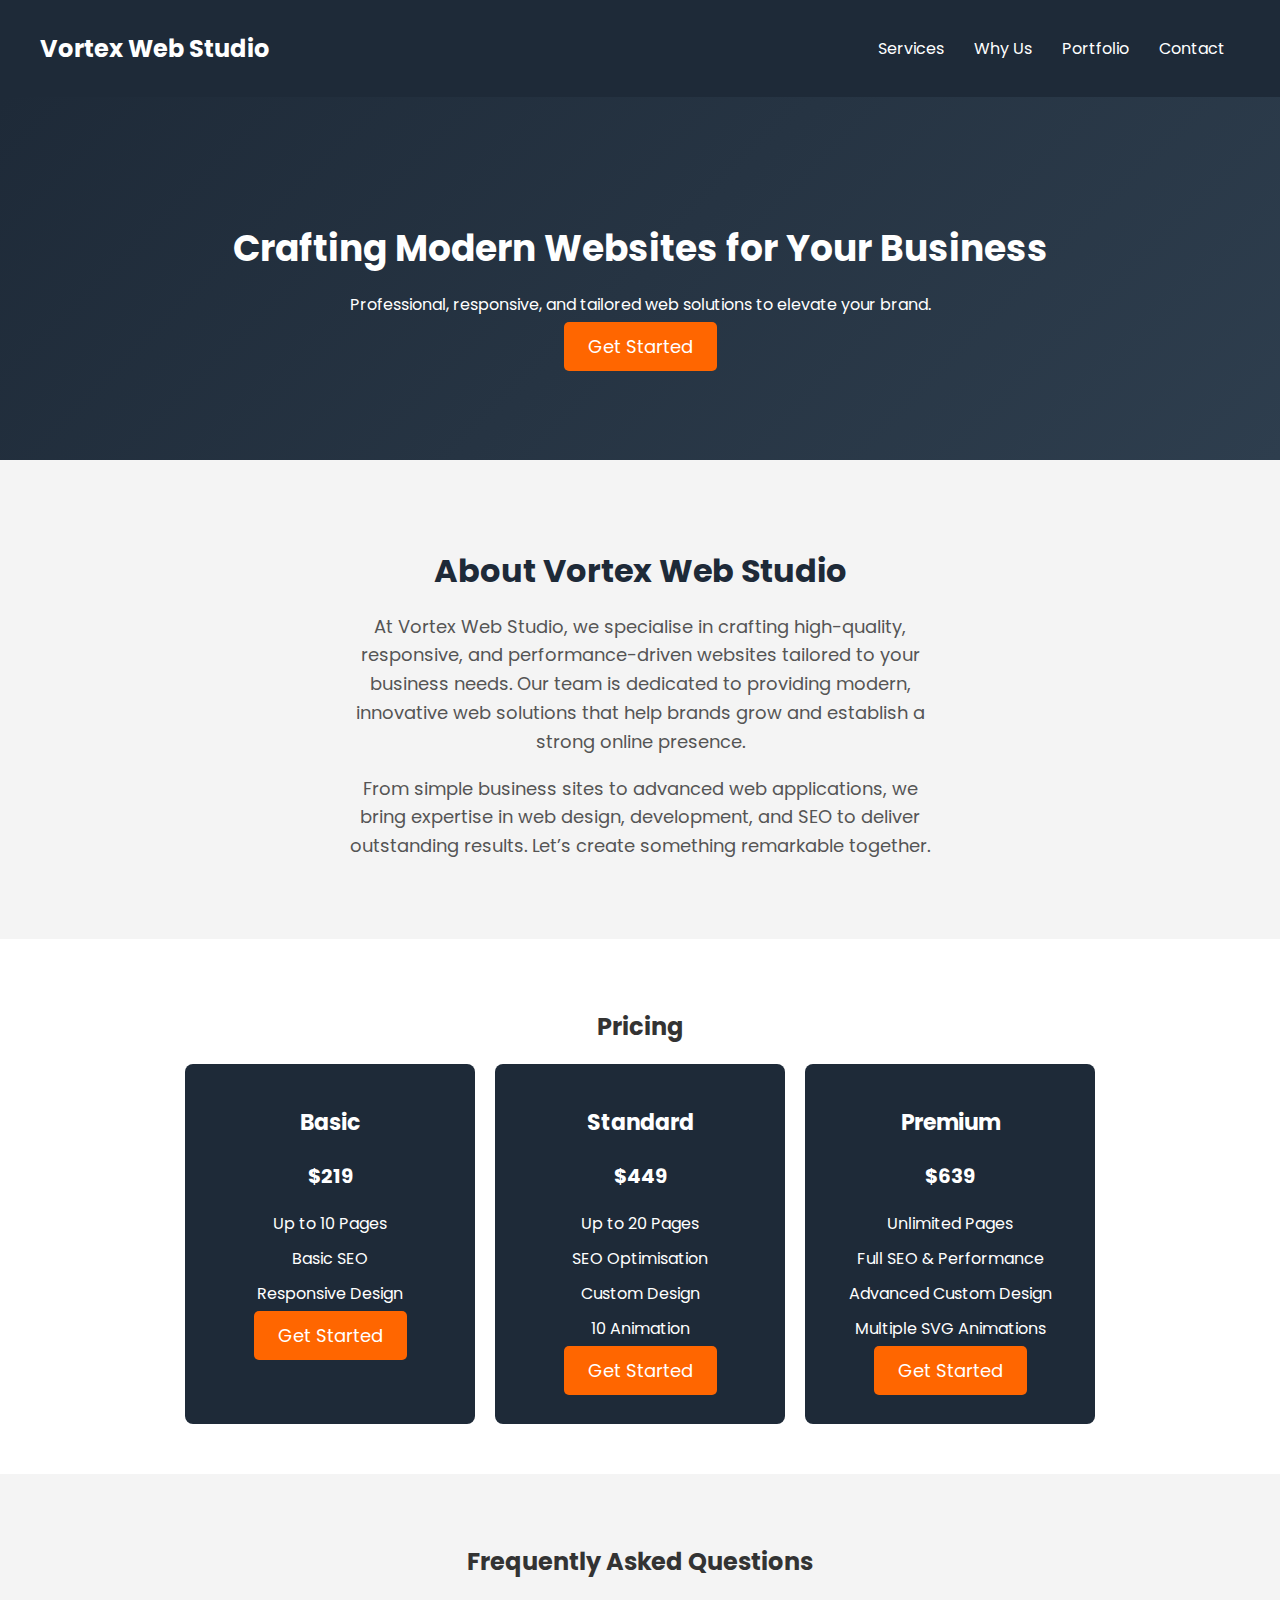
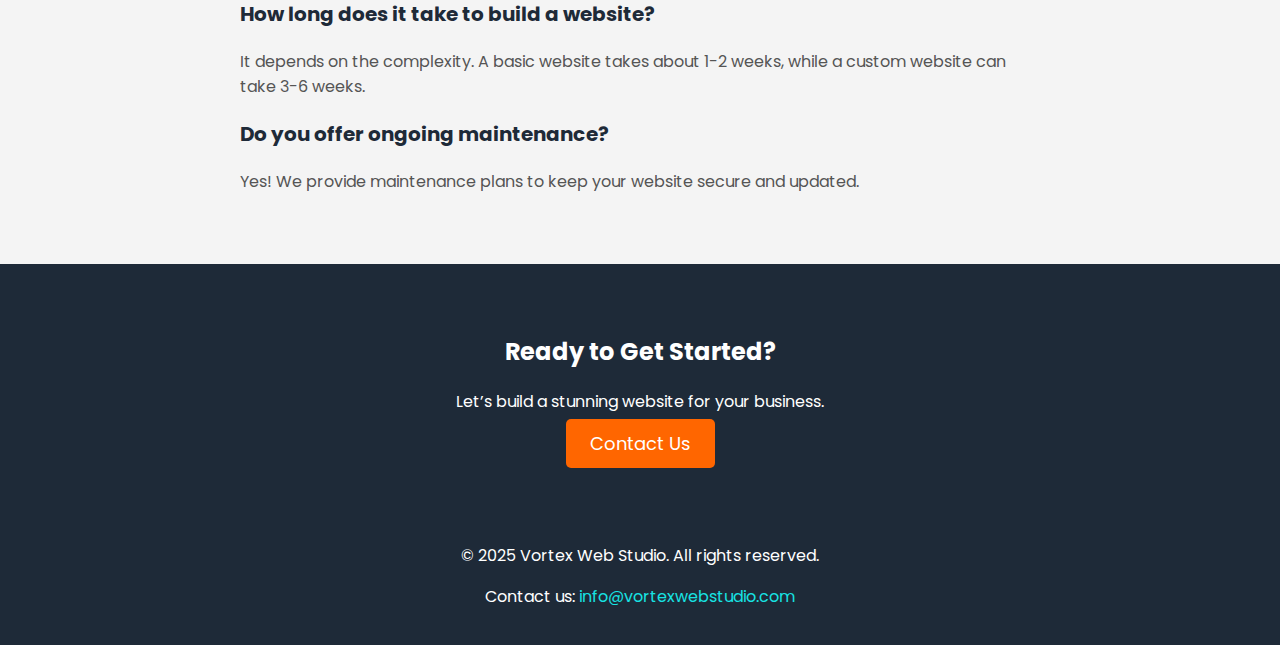
==== index.html @ 31d87f11 "first commit" ====
<!DOCTYPE html>
<html lang="en">
<head>

    <title>Vortex Web Studio | Professional Website Design & Development</title>

    <!-- Meta Description (Include Keywords & Keep It Under 160 Characters) -->
    <meta name="description" content="Vortex Web Studio offers professional website design, web development, and SEO services. Build a modern, responsive website for your business today.">

    <!-- Keywords (Not as important, but can still help) -->
    <meta name="keywords" content="web design, web development, SEO, website creation, business website, responsive design, Vortex Web Studio">

    <!-- Author -->
    <meta name="author" content="Vortex Web Studio">

    <!-- Open Graph (For Social Media Preview) -->
    <meta property="og:title" content="Vortex Web Studio - Web Design & Development">
    <meta property="og:description" content="Looking for a modern, high-quality website? Vortex Web Studio builds custom websites to help your business grow.">
    <meta property="og:image" content="https://yourwebsite.com/Images/preview.jpg"> <!-- Change to your actual image URL -->
    <meta property="og:url" content="https://yourwebsite.com">
    <meta property="og:type" content="website">

    <!-- Twitter Card (For Twitter Sharing) -->
    <meta name="twitter:card" content="summary_large_image">
    <meta name="twitter:title" content="Vortex Web Studio | Web Design & Development">
    <meta name="twitter:description" content="Professional, responsive, and custom website solutions to grow your business.">
    <meta name="twitter:image" content="https://yourwebsite.com/Images/preview.jpg">

    <meta charset="UTF-8">
    <meta name="viewport" content="width=device-width, initial-scale=1.0">
    <title>Vortex Web Studio - Home</title>


    <link rel="stylesheet" href="Styling/global.css">

    <link rel="shortcut icon" href="Images/favicon.png" type="image/x-icon">
    <!-- Font Awesome (Latest Version) -->
    <link rel="stylesheet" href="https://cdnjs.cloudflare.com/ajax/libs/font-awesome/6.5.1/css/all.min.css">

</head>
<body>
    <header>
        <nav>
            <a href="index.html"><div class="logo">Vortex Web Studio</div></a>
            <ul class="nav-links">
                <li><a href="services.html">Services</a></li>
                <li><a href="why-us.html" class="active">Why Us</a></li>
                <li><a href="portfolio.html">Portfolio</a></li>
                <li><a href="contact.html">Contact</a></li>
            </ul>
            <i class="fa-solid fa-bars fa-2xl" id="menu-toggle"></i>

        </nav>
    </header>
    
    <section class="hero">
        <div class="hero-content">
            <h1>Crafting Modern Websites for Your Business</h1>
            <p>Professional, responsive, and tailored web solutions to elevate your brand.</p>
            <a href="contact.html" class="cta-button">Get Started</a>
        </div>
    </section>


    <section id="about">
        <div class="about-text">
            <h2>About Vortex Web Studio</h2>
            <p>At Vortex Web Studio, we specialise in crafting high-quality, responsive, and performance-driven websites tailored to your business needs. Our team is dedicated to providing modern, innovative web solutions that help brands grow and establish a strong online presence.</p>
            <p>From simple business sites to advanced web applications, we bring expertise in web design, development, and SEO to deliver outstanding results. Let’s create something remarkable together.</p>
        </div>

    </section>
    
    
    
    <section id="pricing">
        <h2>Pricing</h2>
        <div class="pricing-cards">
            <div class="pricing-card">
                <h3>Basic</h3>
                <p>$219</p>
                <ul>
                    <li>Up to 10 Pages</li>
                    <li>Basic SEO</li>
                    <li>Responsive Design</li>
                </ul>
                <a href="contact.html" class="cta-button">Get Started</a>
            </div>
            <div class="pricing-card">
                <h3>Standard</h3>
                <p>$449</p>
                <ul>
                    <li>Up to 20 Pages</li>
                    <li>SEO Optimisation</li>
                    <li>Custom Design</li>
                    <li>10 Animation</li>
                </ul>
                <a href="contact.html" class="cta-button">Get Started</a>
            </div>
            <div class="pricing-card">
                <h3>Premium</h3>
                <p>$639</p>
                <ul>
                    <li>Unlimited Pages</li>
                    <li>Full SEO & Performance</li>
                    <li>Advanced Custom Design</li>
                    <li>Multiple SVG Animations</li>
                </ul>
                <a href="contact.html" class="cta-button">Get Started</a>
            </div>
        </div>
    </section>

    <section id="faq">
        <h2>Frequently Asked Questions</h2>
        <div class="faq-item">
            <h3>How long does it take to build a website?</h3>
            <p>It depends on the complexity. A basic website takes about 1-2 weeks, while a custom website can take 3-6 weeks.</p>
        </div>
        <div class="faq-item">
            <h3>Do you offer ongoing maintenance?</h3>
            <p>Yes! We provide maintenance plans to keep your website secure and updated.</p>
        </div>
    </section>


    <section id="cta">
        <h2>Ready to Get Started?</h2>
        <p>Let’s build a stunning website for your business.</p>
        <a href="contact.html" class="cta-button">Contact Us</a>
    </section>

    
    <footer>
        <p>&copy; 2025 Vortex Web Studio. All rights reserved.</p>
        <p>Contact us: <a href="mailto:info@vortexwebstudio.com">info@vortexwebstudio.com</a></p>
    </footer>

    <script src="Scripts/global.js"></script>
</body>




</html>
---- Styling/global.css ----
@import url('https://fonts.googleapis.com/css2?family=Poppins:ital,wght@0,100;0,500;0,600;0,700;0,800;0,900;1,400;1,500;1,600;1,700;1,800;1,900&display=swap');





/* General Styles */
body {
    font-family: 'Poppins', sans-serif;
    margin: 0;
    padding: 0;
    box-sizing: border-box;
    background-color: #f4f4f4;
    color: #333;
}

/* Header and Navigation */
header {
    background-color: #1E2A38;
    padding: 20px;
}


nav {
    display: flex;
    justify-content: space-between;
    align-items: center;
    max-width: 1200px;
    margin: auto;
}

.logo {
    color: white;
    font-size: 24px;
    font-weight: bold;
}

.nav-links {
    list-style: none;
    display: flex;
}

.nav-links li {
    margin: 0 15px;
}

.nav-links a {
    color: white;
    text-decoration: none;
    font-size: 16px;
}


nav a {

    text-decoration: none;

}

nav a:hover, nav a:hover div {
    color: aqua;
}

/* Hero Section */
.hero {
    
    height: 400px;
    display: flex;
    align-items: center;
    justify-content: center;
    text-align: center;
    color: white;
    padding: 20px;
    
}

.hero-content h1 {
    font-size: 36px;
    margin-bottom: 10px;
}

.cta-button {
    background-color: #ff6600;
    color: white;
    padding: 10px 20px;
    text-decoration: none;
    font-size: 18px;
    border-radius: 5px;
    transition: background 0.3s;
}

.cta-button:hover {
    background-color: #e65500;
}

/* Pricing Section */
#pricing {
    padding: 50px;
    background-color: white;
    text-align: center;
}

.pricing-cards {
    display: flex;
    justify-content: center;
    gap: 20px;
    margin-top: 20px;
    
}

.pricing-card {
    background-color: #1E2A38;
    color: white;
    padding: 20px;
    border-radius: 8px;
    width: 250px;
    text-align: center;
    padding-bottom: 40px;
}

.pricing-card h3 {
    font-size: 22px;
}

.pricing-card p {
    font-size: 20px;
    font-weight: bold;
}

.pricing-card ul {
    list-style: none;
    padding: 0;
}

.pricing-card ul li {
    margin: 10px 0;
    font-size: 16px;
}

/* Footer */
footer {
    background-color: #1E2A38;
    color: white;
    text-align: center;
    padding: 20px;
}


.hero {
    position: relative;
    
    height: 400px;
    display: flex;
    align-items: center;
    justify-content: center;
    text-align: center;
    color: white;
    padding: 100px 0;
}

.hero::before {
    content: "";
    position: absolute;
    top: 0;
    left: 0;
    width: 100%;
    height: 100%;
    background: linear-gradient(135deg, #1E2A38, #2E3E4E);
}



.hero-content {
    position: relative;
    z-index: 2; /* Ensures text is above the overlay */
}



/* About Us Section */
#about {
    display: flex;
    align-items: center;
    justify-content: center;
    gap: 40px;
    padding: 60px 20px;
    max-width: 1200px;
    margin: auto;
    text-align: center;
}

.about-text {
    flex: 1;
    max-width: 600px;
}

.about-text h2 {
    font-size: 32px;
    color: #1E2A38;
    margin-bottom: 15px;
}

.about-text p {
    font-size: 18px;
    color: #555;
    line-height: 1.6;
}

.about-image {
    flex: 1;
    max-width: 500px;
}

.about-image img {
    width: 100%;
    border-radius: 10px;
    box-shadow: 0 4px 10px rgba(0, 0, 0, 0.1);
}

#faq {
    padding: 50px;
    text-align: center;
}

.faq-item {
    max-width: 800px;
    margin: auto;
    text-align: left;
    margin-bottom: 20px;
}

.faq-item h3 {
    font-size: 20px;
    color: #1E2A38;
}

.faq-item p {
    font-size: 16px;
    color: #555;
}
#cta {
    text-align: center;
    padding: 50px;
    background-color: #1E2A38;
    color: white;
}

.cta-button {
    background-color: #ff6600;
    color: white;
    padding: 12px 24px;
    text-decoration: none;
    font-size: 18px;
    border-radius: 5px;
    transition: background 0.3s;
}

.cta-button:hover {
    background-color: #e65500;
}
/* Make the entire page a flex container */
html, body {
    height: 100%;
    display: flex;
    flex-direction: column;
    margin: 0;
}

/* Ensure content expands to push footer down */
main {
    flex: 1;
}

/* Footer Styling */
footer {
    background-color: #1E2A38;
    color: white;
    text-align: center;
    
    margin-top: auto;
    
}

#menu-toggle {
    display: none;
    cursor: pointer;
    color: white;
    font-size: 28px;
}

footer a {

    text-decoration: none;
    color: rgb(23, 227, 227);
}

/* Responsive Navbar */
@media (max-width: 768px) {
    header nav {
        flex-direction: row;
        align-items: center;
        padding: 10px 20px;
        
    }

    header .nav-links {
        display: none;
        flex-direction: column;
        position: absolute;
        top: 60px;
        left: 0;
        width: 100%;
        background: #1E2A38;
        text-align: center;
        padding: 10px 0;
        z-index: 1000;
    }

    .nav-links.active {
        display: flex; /* Show menu when active */
    }

    .nav-links li {
        padding: 20px 0;
    }

    #menu-toggle {
        display: block; /* Show hamburger icon */
        cursor: pointer;
        color: white;
        font-size: 28px;
    }

    .nav-links li {
        margin: 10px 0;
    }
}

/* Hero Section (Mobile Responsive) */
@media (max-width: 768px) {
    .hero {
        height: auto;
        padding: 60px 20px;
        text-align: center;
    }

    .hero-content h1 {
        font-size: 28px;
    }

    .hero-content p {
        font-size: 16px;
    }
}

/* About Section (Stack Elements on Mobile) */
@media (max-width: 768px) {
    #about {
        flex-direction: column;
        text-align: center;
        gap: 20px;
    }

    .about-text {
        max-width: 100%;
        padding: 0 20px;
    }

    .about-image img {
        width: 80%;
    }
}

/* Pricing Section (Stack Cards on Mobile) */
@media (max-width: 768px) {
    .pricing-cards {
        flex-direction: column;
        align-items: center;
    }

    .pricing-card {
        width: 90%;
        max-width: 350px;
    }
}

/* FAQ Section (Fix Width on Small Screens) */
@media (max-width: 768px) {
    #faq {
        padding: 40px 20px;
    }

    .faq-item {
        max-width: 100%;
    }
}

/* CTA Section (Fix Spacing) */
@media (max-width: 768px) {
    #cta {
        padding: 40px 20px;
    }
}

/* Footer Responsive Fix */
@media (max-width: 768px) {
    footer {
        padding: 30px 15px;
        font-size: 14px;
    }
}
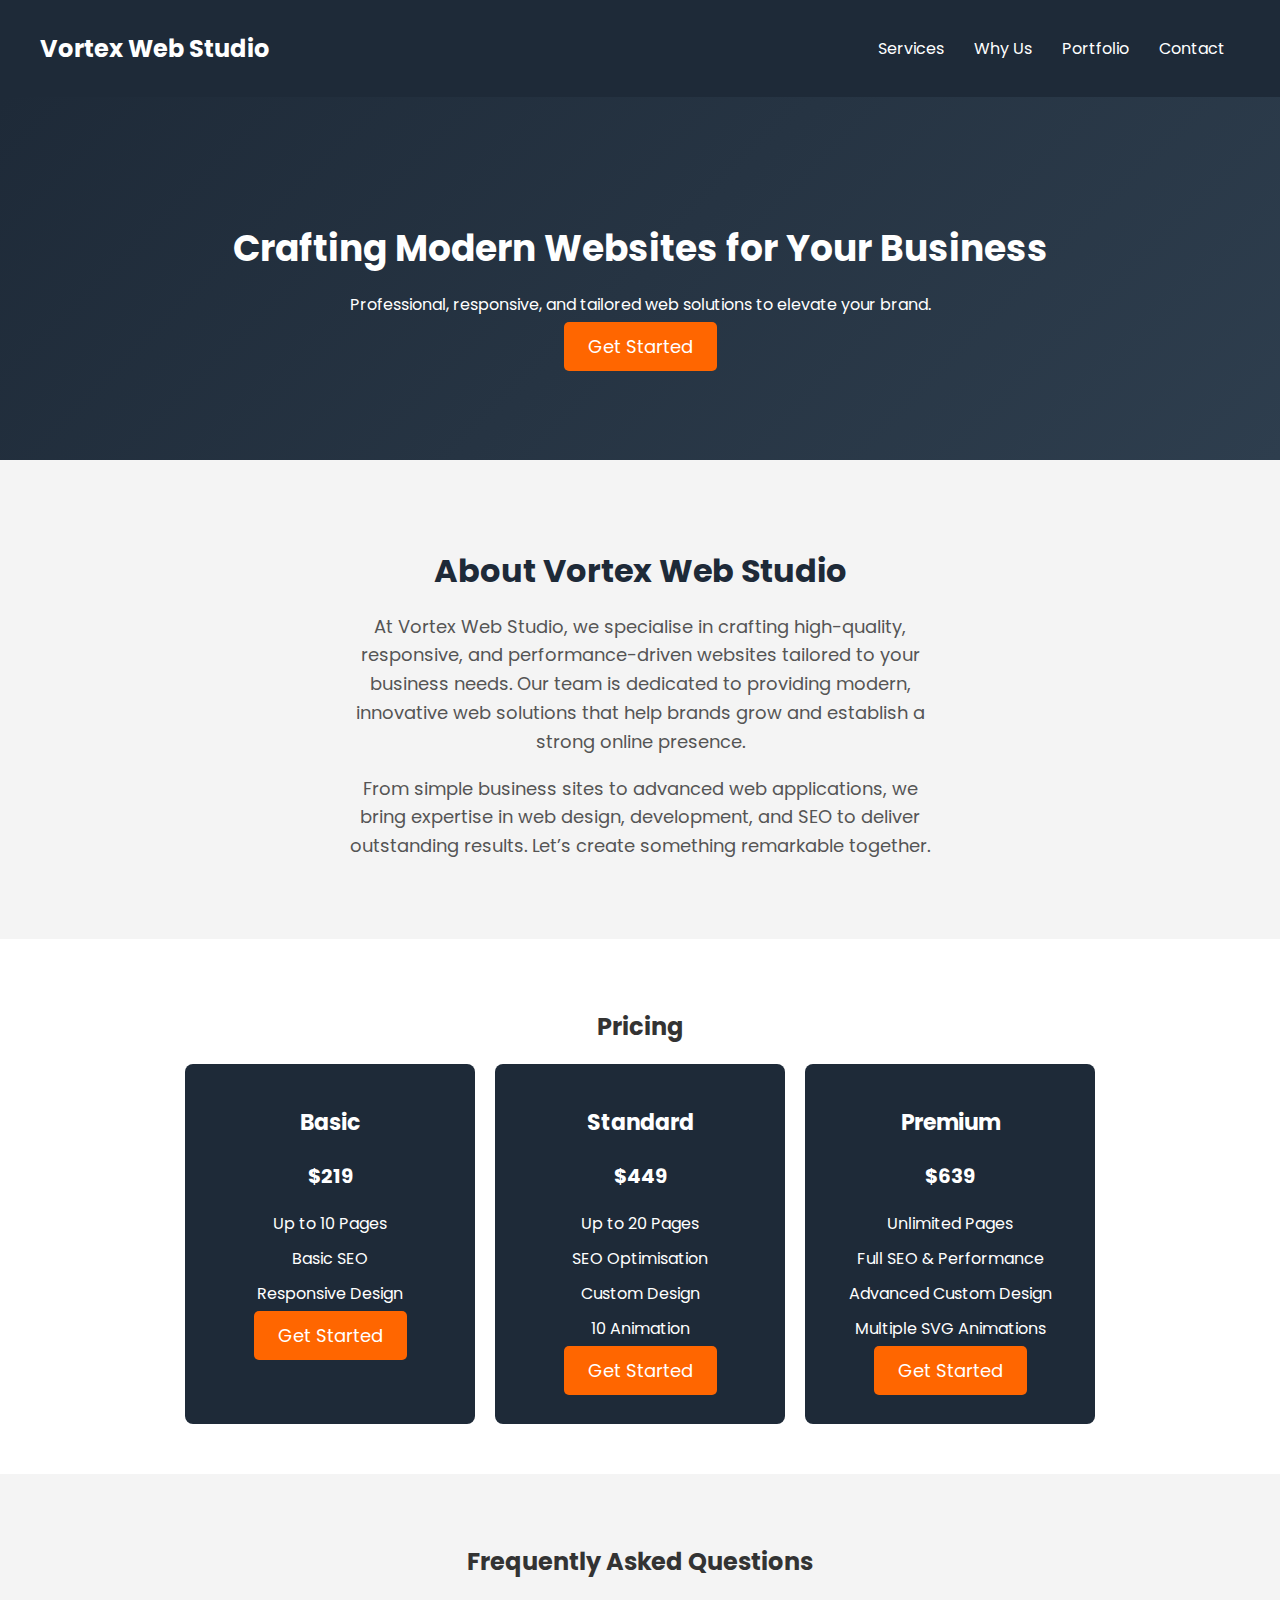
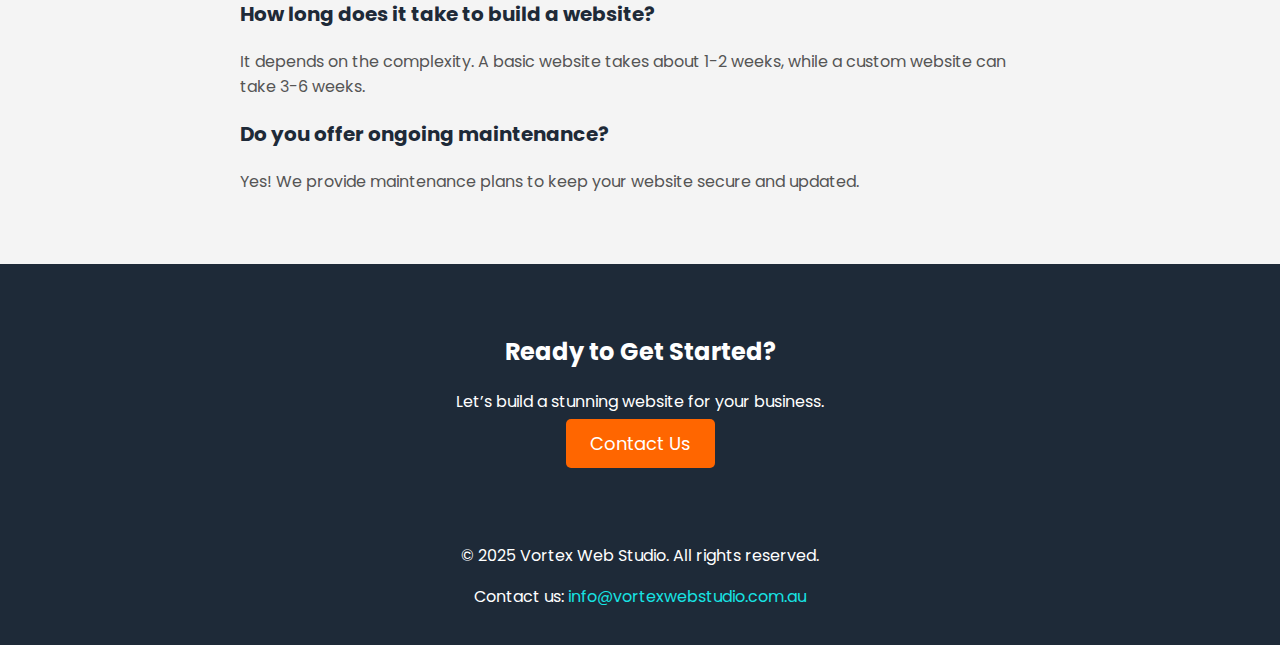
==== commit b8596698: "udpates" ====
--- a/index.html
+++ b/index.html
@@ -130,10 +130,10 @@
         <a href="contact.html" class="cta-button">Contact Us</a>
     </section>
 
-    
+
     <footer>
         <p>&copy; 2025 Vortex Web Studio. All rights reserved.</p>
-        <p>Contact us: <a href="mailto:info@vortexwebstudio.com">info@vortexwebstudio.com</a></p>
+        <p>Contact us: <a href="mailto:info@vortexwebstudio.com.au">info@vortexwebstudio.com.au</a></p>
     </footer>
 
     <script src="Scripts/global.js"></script>
